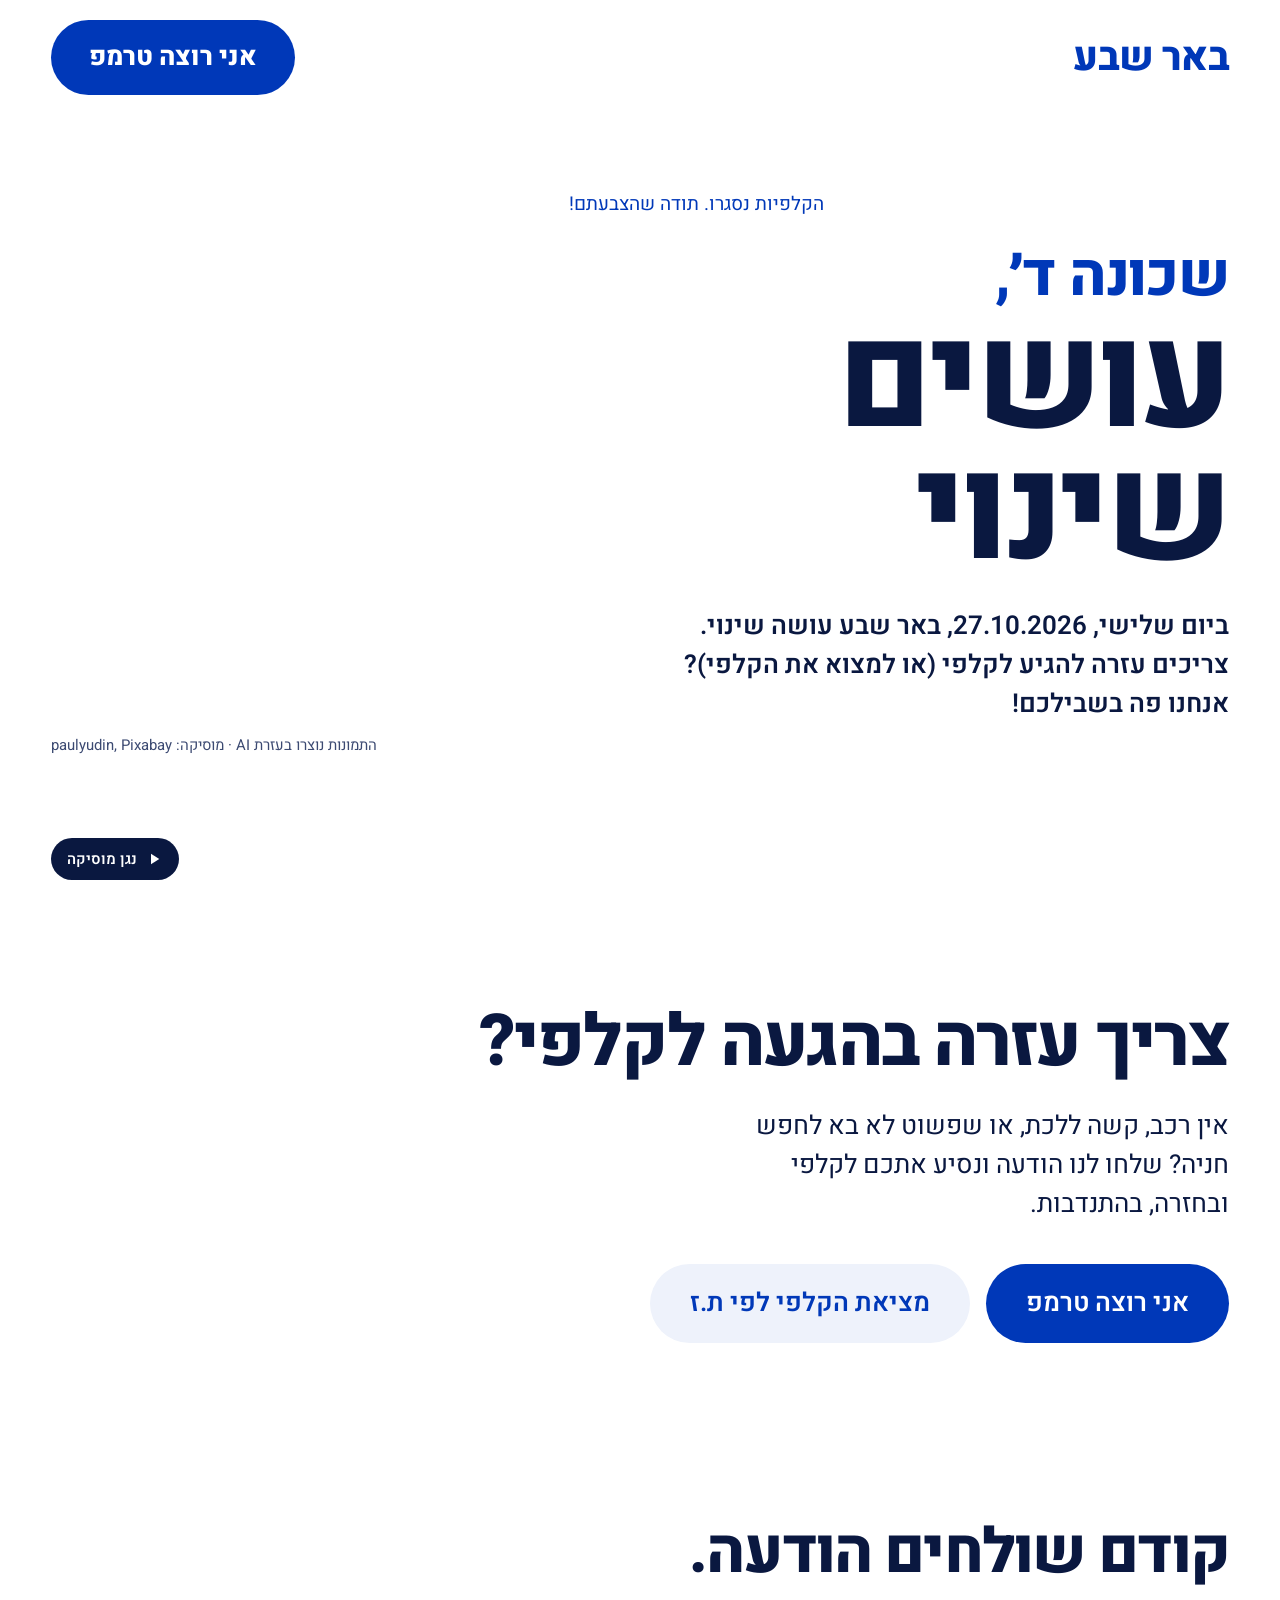
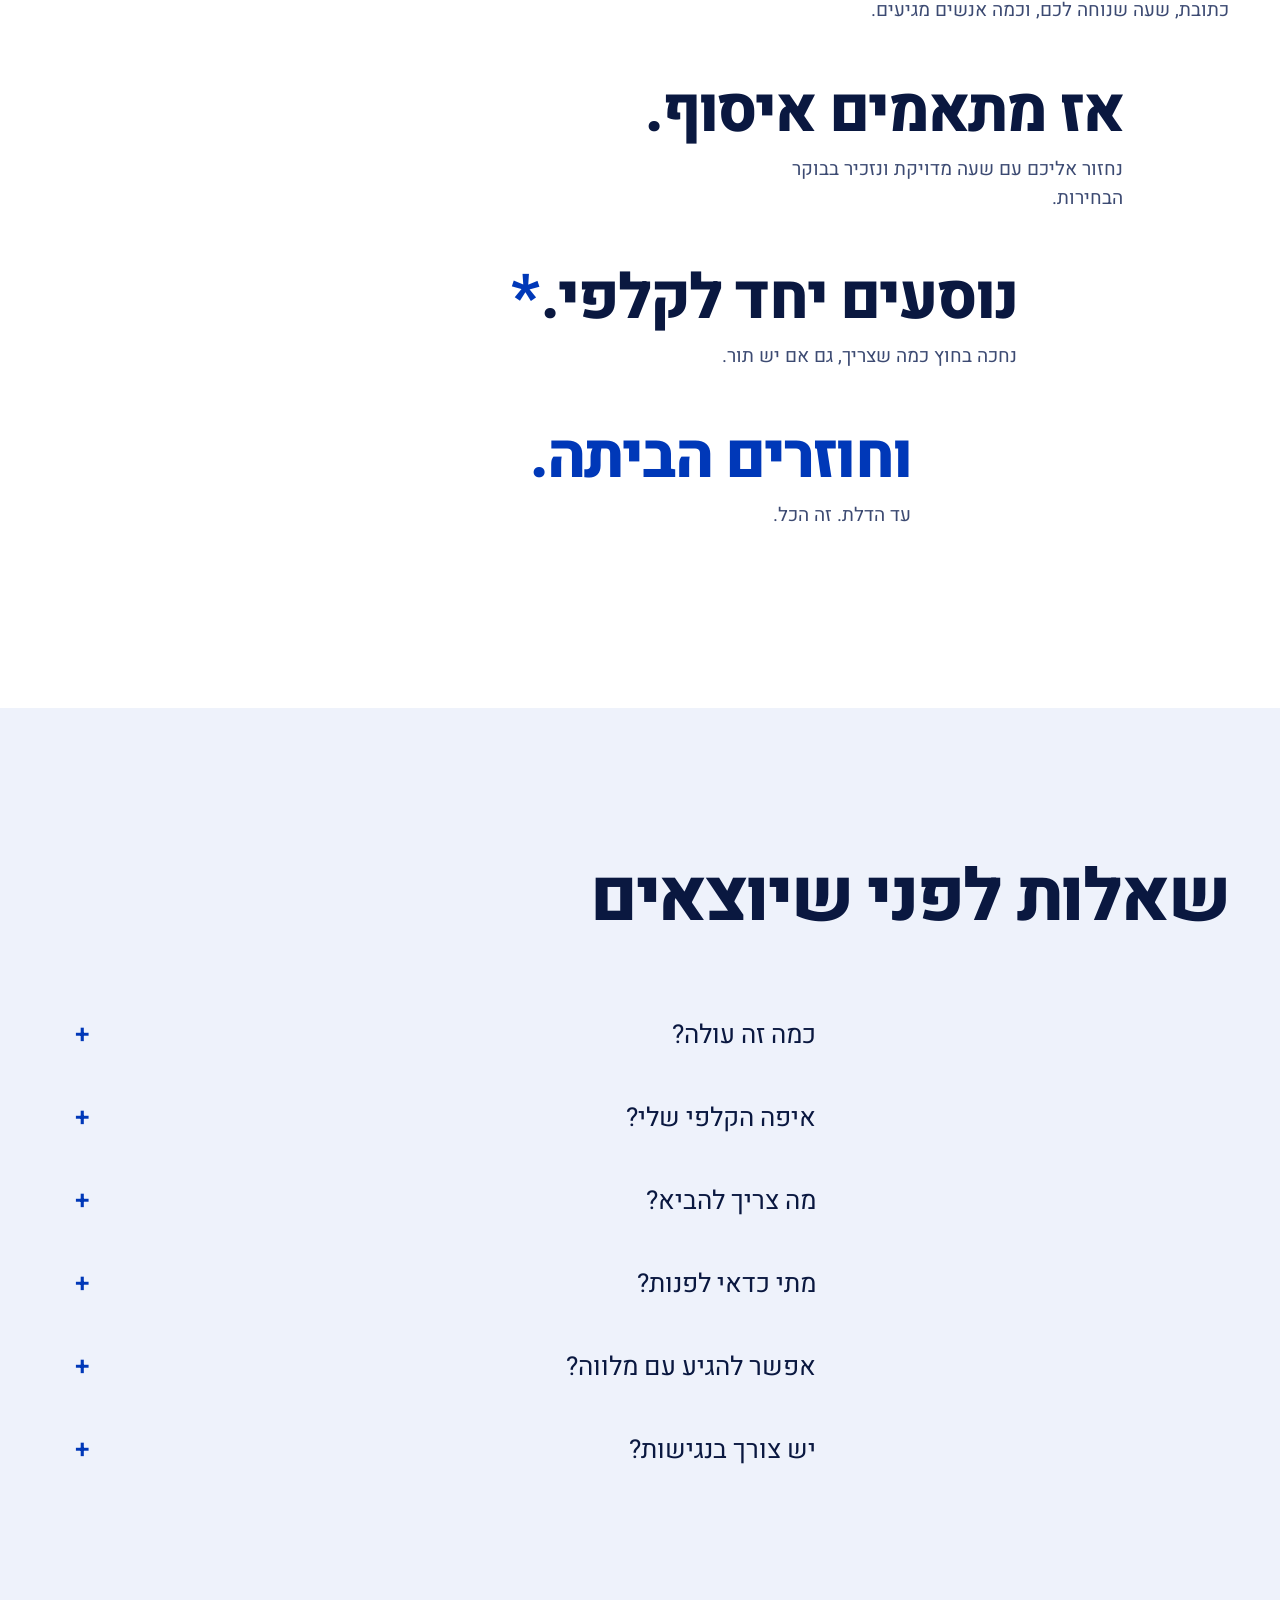
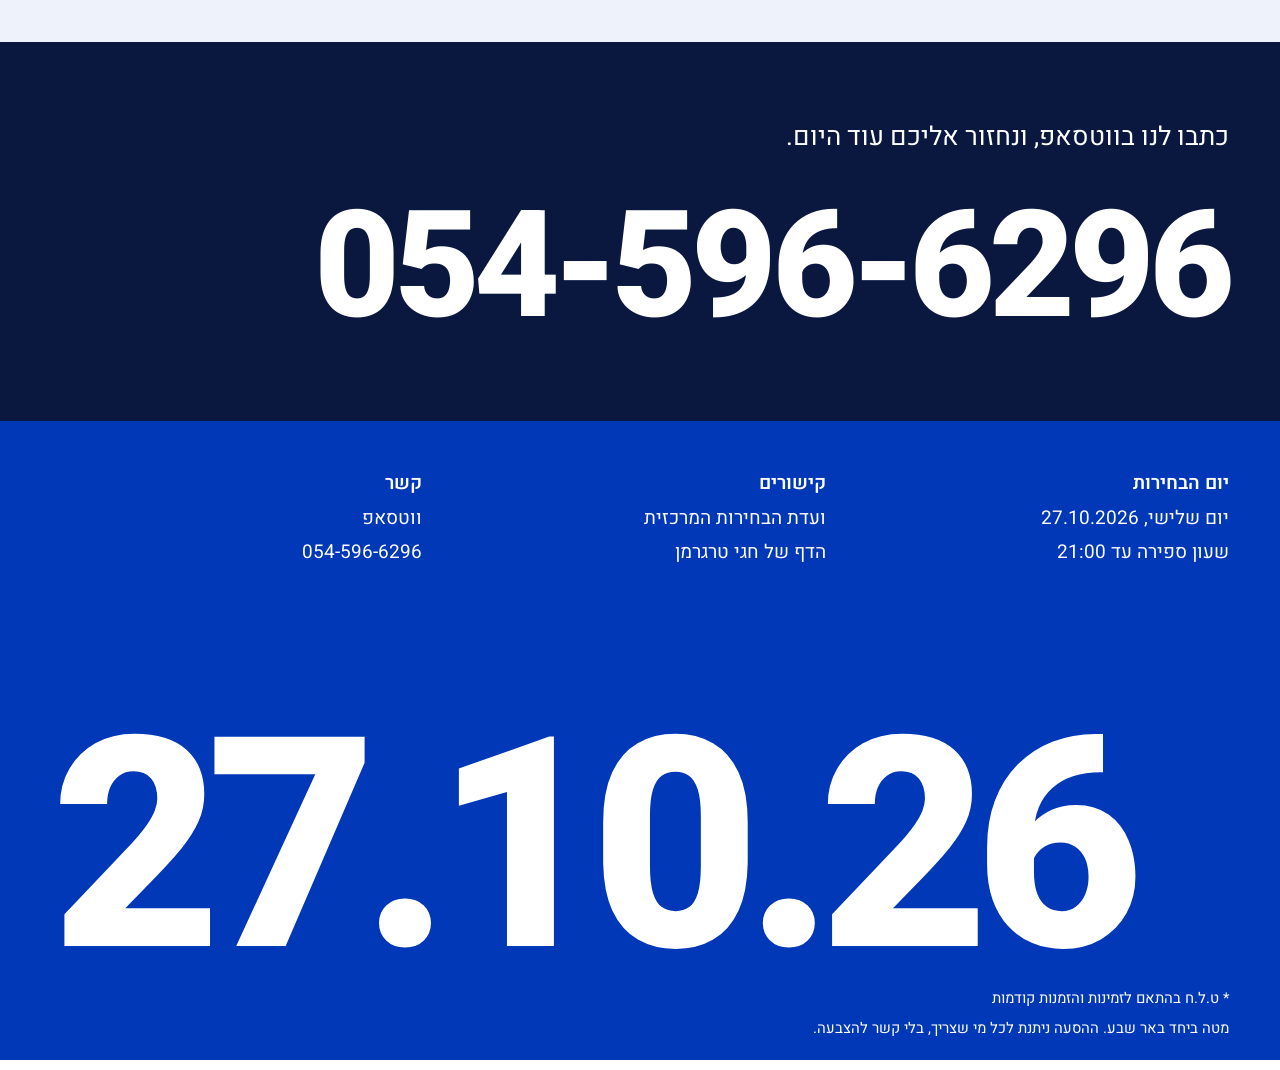
==== beersheva/index.html @ 104bc894 "Add Haifa, Beersheba and Jerusalem ride pages (from the Tel Aviv page) Each has its own neighbourhoo" ====
<!doctype html>
<html lang="he" dir="rtl">
<head>
<meta charset="utf-8">
<meta name="viewport" content="width=device-width, initial-scale=1">
<title>הסעה לקלפי · באר שבע · 27.10.2026</title>
<meta name="description" content="באר שבע: צריכים עזרה להגיע לקלפי ביום הבחירות, 27.10.2026? שלחו הודעה בווטסאפ ונתאם הסעה בהתנדבות.">
<meta name="theme-color" content="#0038b8">
<meta property="og:type" content="website">
<meta property="og:locale" content="he_IL">
<meta property="og:title" content="באר שבע: צריכים עזרה להגיע לקלפי ב־27.10?">
<meta property="og:description" content="הסעה לקלפי ביום הבחירות, בהתנדבות. שלחו הודעה בווטסאפ.">
<meta property="og:url" content="https://election-ride-2026.onrender.com/beersheva/">
<meta property="og:image" content="https://election-ride-2026.onrender.com/assets/og.jpg">
<meta property="og:image:width" content="1200">
<meta property="og:image:height" content="630">
<meta name="twitter:card" content="summary_large_image">
<link rel="canonical" href="https://election-ride-2026.onrender.com/beersheva/">
<link rel="icon" href="../assets/icon.png">
<link rel="apple-touch-icon" href="../assets/icon.png">
<link rel="preconnect" href="https://fonts.googleapis.com">
<link rel="preconnect" href="https://fonts.gstatic.com" crossorigin>
<link href="https://fonts.googleapis.com/css2?family=Heebo:wght@400;600;800&display=swap" rel="stylesheet">
<link rel="stylesheet" href="../styles.css">
</head>
<body data-wa-phone="972545966296" data-wa-message="היי מטה ביחד באר שבע, אשמח לעזרה בהגעה לקלפי ביום הבחירות (27.10).&#10;כתובת איסוף: &#10;שעה מועדפת: &#10;מספר נוסעים: " data-places="שכונה ד׳|שכונה ה׳|שכונה ו׳|שכונה ג׳|שכונה ב׳|שכונה א׳|שכונה ט׳|שכונת רמות|שכונת נווה זאב|שכונת נווה נוי|שכונת נאות לון|שכונת נחל עשן|שכונת נחל בקע|שכונת נווה מנחם|העיר העתיקה">

<header class="bar">
  <p class="wordmark">באר שבע</p>
  <a class="btn btn--blue btn--top js-wa" href="https://wa.me/972545966296" target="_blank" rel="noopener">אני רוצה טרמפ</a>
</header>

<main>
  <section class="hero" aria-labelledby="q1">
    <div class="hero__text">
      <div class="mini reveal" id="countdown" dir="ltr" role="timer" aria-label="הזמן שנותר עד 21:00 ביום הבחירות">
        <div><span data-u="d">--</span><small>ימים</small></div>
        <div><span data-u="h">--</span><small>שעות</small></div>
        <div><span data-u="m">--</span><small>דקות</small></div>
        <div><span data-u="s">--</span><small>שניות</small></div>
      </div>
      <p class="city reveal" id="city" aria-hidden="true">שכונה ד׳,</p>
      <h1 id="q1" class="display reveal">עושים שינוי</h1>
      <p class="lead reveal">ביום שלישי, 27.10.2026, באר שבע עושה שינוי.<br>צריכים עזרה להגיע לקלפי (או למצוא את הקלפי)?<br>אנחנו פה בשבילכם!</p>
    </div>
    <p class="hero__credit">התמונות נוצרו בעזרת AI · מוסיקה: paulyudin, Pixabay</p>
    <div class="hero__bg" aria-hidden="true">
      <picture class="slide is-on">
        <source media="(max-width: 1100px)" srcset="../assets/slide-1-m.webp">
        <img src="../assets/slide-1.webp" width="1600" height="686" alt="" decoding="async" fetchpriority="high">
      </picture>
      <picture class="slide">
        <source media="(max-width: 1100px)" srcset="../assets/slide-2-m.webp">
        <img src="../assets/slide-2.webp" width="1600" height="686" alt="" decoding="async" loading="lazy">
      </picture>
      <picture class="slide">
        <source media="(max-width: 1100px)" srcset="../assets/slide-3-m.webp">
        <img src="../assets/slide-3.webp" width="1600" height="686" alt="" decoding="async" loading="lazy">
      </picture>
      <picture class="slide">
        <source media="(max-width: 1100px)" srcset="../assets/slide-4-m.webp">
        <img src="../assets/slide-4.webp" width="1600" height="686" alt="" decoding="async" loading="lazy">
      </picture>
      <picture class="slide">
        <source media="(max-width: 1100px)" srcset="../assets/slide-5-m.webp">
        <img src="../assets/slide-5.webp" width="1600" height="686" alt="" decoding="async" loading="lazy">
      </picture>
      <picture class="slide">
        <source media="(max-width: 1100px)" srcset="../assets/slide-6-m.webp">
        <img src="../assets/slide-6.webp" width="1600" height="686" alt="" decoding="async" loading="lazy">
      </picture>
      <picture class="slide">
        <source media="(max-width: 1100px)" srcset="../assets/slide-7-m.webp">
        <img src="../assets/slide-7.webp" width="1600" height="686" alt="" decoding="async" loading="lazy">
      </picture>
    </div>
  </section>


  <section class="ask" aria-labelledby="q2">
    <h2 id="q2" class="head reveal">צריך עזרה בהגעה לקלפי?</h2>
    <p class="ask__text reveal">אין רכב, קשה ללכת, או שפשוט לא בא לחפש חניה? שלחו לנו הודעה ונסיע אתכם לקלפי ובחזרה, בהתנדבות.</p>
    <div class="ask__actions reveal">
      <a class="btn btn--blue btn--big js-wa" href="https://wa.me/972545966296" target="_blank" rel="noopener">אני רוצה טרמפ</a>
      <a class="btn btn--soft btn--big" href="https://www.gov.il/apps/moin/bocharim/" target="_blank" rel="noopener">מציאת הקלפי לפי ת.ז</a>
    </div>
  </section>

  <section class="steps" aria-label="איך זה עובד">
    <div class="step reveal"><p class="step__line">קודם שולחים הודעה.</p><p class="step__note">כתובת, שעה שנוחה לכם, וכמה אנשים מגיעים.</p></div>
    <div class="step reveal"><p class="step__line">אז מתאמים איסוף.</p><p class="step__note">נחזור אליכם עם שעה מדויקת ונזכיר בבוקר הבחירות.</p></div>
    <div class="step reveal"><p class="step__line">נוסעים יחד לקלפי.<a class="star" href="#terms" aria-label="ראו הערה בתחתית העמוד">*</a></p><p class="step__note">נחכה בחוץ כמה שצריך, גם אם יש תור.</p></div>
    <div class="step reveal"><p class="step__line step__line--last">וחוזרים הביתה.</p><p class="step__note">עד הדלת. זה הכל.</p></div>
  </section>

  <section class="faq" aria-labelledby="faq-title">
    <h2 id="faq-title" class="head reveal">שאלות לפני שיוצאים</h2>
    <div class="faq__list">
      <details class="reveal"><summary>כמה זה עולה?</summary><p>כלום. ההסעה בהתנדבות מלאה, בלי תשלום ובלי התחייבות.</p></details>
      <details class="reveal"><summary>איפה הקלפי שלי?</summary><p>אפשר לבדוק לפי מספר תעודת זהות <a href="https://www.gov.il/apps/moin/bocharim/" target="_blank" rel="noopener">באתר הממשלתי לאיתור קלפי</a>. אם קשה לכם, שלחו לנו הודעה ונבדוק יחד.<br>מידע נוסף ניתן לקבל במוקד הטלפוני שמספרו <a href="tel:1800101975" dir="ltr">1-800-101975</a> | <a href="tel:0732458358" dir="ltr">073-2458358</a></p></details>
      <details class="reveal"><summary>מה צריך להביא?</summary><p>תעודה מזהה עם תמונה: תעודת זהות, דרכון או רישיון נהיגה. בלי תעודה אי אפשר להצביע.</p></details>
      <details class="reveal"><summary>מתי כדאי לפנות?</summary><p>כמה שיותר מוקדם, רצוי עד ערב יום שני, 26.10. ביום עצמו אנסה לעזור לכל מי שפונה, כל עוד יש זמן.</p></details>
      <details class="reveal"><summary>אפשר להגיע עם מלווה?</summary><p>כן. כתבו בהודעה כמה אתם, ונתאם מקום ברכב לכולם.</p></details>
      <details class="reveal"><summary>יש צורך בנגישות?</summary><p>כתבו לנו מראש מה אתם צריכים, למשל כיסא גלגלים או הליכון, ונבדוק יחד איך עושים את זה נכון.</p></details>
    </div>
  </section>

  <section class="contact" aria-label="יצירת קשר">
    <p class="contact__line reveal">כתבו לנו בווטסאפ, ונחזור אליכם עוד היום.</p>
    <a class="contact__number js-wa reveal" href="https://wa.me/972545966296" target="_blank" rel="noopener" dir="ltr">054-596-6296</a>
  </section>
</main>

<footer class="foot">
  <div class="foot__cols">
    <ul><li>יום הבחירות</li><li>יום שלישי, 27.10.2026</li><li>שעון ספירה עד 21:00</li></ul>
    <ul><li>קישורים</li><li><a href="https://www.bechirot.gov.il/" target="_blank" rel="noopener">ועדת הבחירות המרכזית</a></li><li><a href="https://hagaitregerman.onrender.com/" target="_blank" rel="noopener">הדף של חגי טרגרמן</a></li></ul>
    <ul><li>קשר</li><li><a class="js-wa" href="https://wa.me/972545966296" target="_blank" rel="noopener">ווטסאפ</a></li><li dir="ltr">054-596-6296</li></ul>
  </div>
  <p class="foot__mark" dir="ltr" aria-hidden="true">27.10.26</p>
  <p class="foot__legal" id="terms">* ט.ל.ח בהתאם לזמינות והזמנות קודמות</p>
  <p class="foot__legal">מטה ביחד באר שבע. ההסעה ניתנת לכל מי שצריך, בלי קשר להצבעה.</p>
</footer>

<button class="music" id="music" type="button" data-src="../assets/hope.mp3" aria-pressed="false">
  <svg class="music__icon" viewBox="0 0 24 24" aria-hidden="true"><path class="music__play" d="M8 5v14l11-7z"/><path class="music__pause" d="M7 5h4v14H7zM13 5h4v14h-4z"/></svg>
  <span class="music__label">נגן מוסיקה</span>
</button>

<script src="../main.js" defer></script>
</body>
</html>
---- styles.css ----
:root {
  --bg: #ffffff;
  --surface: #eef2fb;
  --ink: #0a1840;
  --muted: #3c4a72;
  --blue: #0038b8;
  --blue-ink: #ffffff;
  --navy: #0a1840;

  --margin: clamp(16px, 4vw, 56px);
  --step-small: clamp(0.875rem, 0.85rem + 0.1vw, 0.9375rem);
  --step-body: clamp(1.0625rem, 1rem + 0.25vw, 1.1875rem);
  --step-lead: clamp(1.25rem, 1.1rem + 0.7vw, 1.625rem);
  --step-head: clamp(2.25rem, 1.3rem + 4vw, 5rem);
  --step-display: clamp(3.5rem, 1rem + 10vw, 10rem);

  --ease-out: cubic-bezier(0.22, 1, 0.36, 1);
}

*, *::before, *::after { box-sizing: border-box; }
html { -webkit-text-size-adjust: 100%; }
body {
  margin: 0;
  background: var(--bg);
  color: var(--ink);
  font-family: "Heebo", system-ui, sans-serif;
  font-size: var(--step-body);
  line-height: 1.5;
  overflow-x: hidden;
}
img { display: block; max-width: 100%; height: auto; }
a { color: inherit; }
:focus-visible { outline: 3px solid var(--blue); outline-offset: 3px; }
::selection { background: var(--blue); color: var(--blue-ink); }

/* Top bar: photo on the right (start), action on the left */
.bar {
  position: absolute; inset: 0 0 auto 0; z-index: 2;
  display: flex; justify-content: space-between; align-items: center;
  padding: 20px var(--margin);
}
.me { display: block; width: clamp(84px, 8vw, 124px); border-radius: 50%; transition: transform .25s var(--ease-out); }
.me img { width: 100%; border-radius: 50%; }
/* Text in place of the photo (the Tel Aviv page) */
.wordmark { margin: 0; color: var(--blue); font-weight: 800; font-size: clamp(1.75rem, 1.2rem + 1.6vw, 2.75rem); line-height: 1; letter-spacing: -0.02em; }
.me:hover { transform: scale(1.05) rotate(-2deg); }
.me:active { transform: scale(0.97); }

.btn {
  display: inline-block; text-decoration: none; font-weight: 600;
  padding: 14px 26px; border-radius: 999px; font-size: var(--step-body);
  transition: transform .2s var(--ease-out), background-color .2s;
}
.btn--blue { background: var(--blue); color: var(--blue-ink); }
.btn--blue:hover { background: var(--navy); transform: translateY(-2px); }
.btn--blue:active { transform: translateY(0) scale(0.97); }
/* The top contact button: larger than the rest */
.btn--top { font-size: var(--step-lead); font-weight: 800; padding: 18px 38px; }
.btn--big { font-size: var(--step-lead); padding: 20px 40px; }
.btn--soft { background: var(--surface); color: var(--blue); }
.btn--soft:hover { background: #dfe6f8; transform: translateY(-2px); }
.btn--soft:active { transform: translateY(0) scale(0.97); }
.ask__actions { display: flex; flex-wrap: wrap; gap: 16px; }

/* Hero: the photo sits faded in the background, the words run over it */
.hero {
  position: relative; overflow: hidden;
  min-height: 92svh;
  display: flex; align-items: center;
  padding: 150px var(--margin) 64px;
}
.hero__bg { position: absolute; inset: 0; z-index: 0; pointer-events: none; }
/* Slideshow: every picture is stacked in place; the one marked is-on fades in */
.hero__bg img {
  position: absolute; inset: 0;
  width: 100%; height: 100%; object-fit: cover; object-position: left center;
  opacity: 0; transition: opacity 2.5s ease-in-out;
  animation: drift 18s ease-in-out infinite alternate; transform-origin: 20% 100%;
}
.hero__bg .is-on img { opacity: 0.3; }
@keyframes drift { from { transform: scale(1); } to { transform: scale(1.05); } }
.hero__text { position: relative; z-index: 1; width: min(56%, 820px); }
/* Rotating city above the headline; its letters leave and arrive one after another */
.city {
  margin: 0 0 6px; color: var(--blue); font-weight: 800;
  font-size: clamp(2rem, 1rem + 3.4vw, 4.25rem); line-height: 1.05; letter-spacing: -0.02em;
  white-space: nowrap;
}
.city span { display: inline-block; transition: opacity .45s var(--ease-out), transform .45s var(--ease-out); }
.city span.out { opacity: 0; transform: translateY(-0.4em); }
.city span.pre { opacity: 0; transform: translateY(0.4em); transition: none; }
.hero__credit {
  position: absolute; z-index: 1; left: var(--margin); bottom: 16px; margin: 0;
  font-size: var(--step-small); color: var(--muted);
}
.display {
  margin: 0; font-weight: 800; font-size: var(--step-display);
  line-height: 0.92; letter-spacing: -0.03em; text-wrap: balance;
}
.lead { margin: 28px 0 0; font-size: var(--step-lead); font-weight: 600; max-width: 40ch; }

/* Small countdown above the headline; days on the far left */
.mini { display: flex; flex-wrap: wrap; gap: clamp(16px, 2vw, 28px); justify-content: flex-end; margin-bottom: 28px; color: var(--blue); text-align: center; }
.mini span { display: block; font-weight: 800; font-size: clamp(1.75rem, 1.2rem + 1.6vw, 2.75rem); line-height: 1; font-variant-numeric: tabular-nums; }
.mini small { display: block; margin-top: 4px; font-size: var(--step-small); font-weight: 600; color: var(--ink); }

/* Second question */
.ask { padding: clamp(96px, 14vw, 200px) var(--margin); max-width: 1100px; }
.head {
  margin: 0; font-weight: 800; font-size: var(--step-head);
  line-height: 1; letter-spacing: -0.03em; text-wrap: balance;
}
.ask__text { margin: 28px 0 40px; font-size: var(--step-lead); max-width: 34ch; }

/* How it works: a staircase, right to left */
.steps { padding: 0 var(--margin) clamp(96px, 14vw, 200px); display: grid; row-gap: 56px; }
.step:nth-child(2) { margin-inline-start: 9%; }
.step:nth-child(3) { margin-inline-start: 18%; }
.step:nth-child(4) { margin-inline-start: 27%; }
.step__line { margin: 0; font-weight: 800; font-size: clamp(2rem, 1rem + 3.6vw, 4.5rem); line-height: 1; letter-spacing: -0.03em; white-space: nowrap; }
.step__line--last { color: var(--blue); }
.star { color: var(--blue); text-decoration: none; margin-inline-start: 2px; }
.step__note { margin: 12px 0 0; max-width: 34ch; color: var(--muted); }

/* FAQ */
.faq { background: var(--surface); padding: clamp(96px, 12vw, 180px) var(--margin); }
.faq__list { margin-top: 64px; margin-inline-start: 33%; display: grid; gap: 8px; }
details { padding: 18px 24px; transition: background-color .2s; }
details[open] { background: var(--bg); }
summary {
  cursor: pointer; list-style: none; font-size: var(--step-lead);
  display: flex; justify-content: space-between; gap: 16px;
}
summary::-webkit-details-marker { display: none; }
summary::after { content: "+"; font-weight: 600; color: var(--blue); transition: transform .25s var(--ease-out); }
details[open] summary::after { transform: rotate(45deg); }
summary:hover { color: var(--blue); }
details p { margin: 14px 0 4px; max-width: 48ch; }

/* Invitation to the balcony-sign page, between the FAQ and the contact band */
.sign { padding: clamp(96px, 12vw, 180px) var(--margin); max-width: 1100px; }

/* Contact: the number as display type */
.contact {
  background: var(--navy); color: var(--blue-ink);
  display: flex; flex-direction: column; gap: clamp(20px, 3vw, 40px);
  padding: clamp(48px, 6vw, 80px) var(--margin);
}
.contact__line { margin: 0; font-size: var(--step-lead); max-width: 40ch; }
.contact__number {
  font-weight: 800; font-size: clamp(3rem, 0.5rem + 11vw, 12rem); line-height: 1;
  letter-spacing: -0.04em; text-decoration: none; text-align: right;
  transition: color .2s;
}
.contact__number:hover { color: #9db8ff; }

/* Footer */
.foot { background: var(--blue); color: var(--blue-ink); padding: 48px var(--margin) 20px; }
.foot__cols { display: grid; grid-template-columns: repeat(3, minmax(0, 1fr)); gap: 32px; }
.foot__cols ul { list-style: none; margin: 0; padding: 0; display: grid; gap: 6px; align-content: start; }
.foot__cols li[dir="ltr"] { text-align: right; }
.foot__cols li:first-child { font-weight: 600; }
.foot__cols a { text-decoration: none; }
.foot__cols a:hover { text-decoration: underline; }
.foot__mark {
  margin: 18vh 0 0; font-weight: 800; font-size: 23vw; line-height: 0.85;
  letter-spacing: -0.05em; text-align: left;
}
.foot__legal { margin: 8px 0 0; font-size: var(--step-small); }

/* Music toggle (Tel Aviv page): off until the visitor presses it */
.music {
  position: fixed; z-index: 5; left: var(--margin); bottom: 20px;
  display: inline-flex; align-items: center; gap: 8px;
  font: inherit; font-weight: 600; font-size: var(--step-small);
  padding: 10px 16px; border: 0; border-radius: 999px; cursor: pointer;
  background: var(--navy); color: var(--blue-ink);
  transition: transform .2s var(--ease-out), background-color .2s;
}
.music:hover { background: var(--blue); }
.music:active { transform: scale(0.95); }
.music__icon { width: 18px; height: 18px; fill: currentColor; }
.music__pause, .music[aria-pressed="true"] .music__play { display: none; }
.music[aria-pressed="true"] .music__pause { display: inline; }
body:has(.music) .hero__credit { bottom: 72px; }

/* Entrances (only when script runs) */
.js .reveal { opacity: 0; transform: translateY(24px); transition: opacity .7s var(--ease-out), transform .7s var(--ease-out); }
.js .reveal.in { opacity: 1; transform: none; }

/* Narrow screens: the photo fills the lower part of the screen behind the words */
@media (max-width: 1100px) {
  .hero { min-height: 88svh; align-items: flex-start; padding-top: 136px; }
  .hero__text { width: auto; }
  .hero__bg { top: auto; height: 80%; }
  .hero__bg img { object-fit: contain; object-position: center bottom; }
}

@media (max-width: 760px) {
  .wordmark { font-size: 1.5rem; }
  .btn--top { font-size: var(--step-body); padding: 14px 24px; }
  .steps { row-gap: 40px; }
  .step:nth-child(2) { margin-inline-start: 6vw; }
  .step:nth-child(3) { margin-inline-start: 12vw; }
  .step:nth-child(4) { margin-inline-start: 18vw; }
  .step__line { font-size: 8.4vw; white-space: normal; }
  .faq__list { margin-inline-start: 0; }
  details { padding: 16px 12px; }
  .foot__cols { grid-template-columns: 1fr 1fr; }
  .btn--big { display: block; text-align: center; flex: 1 1 100%; }
}

@media (prefers-reduced-motion: reduce) {
  .hero__bg img { animation: none; transition: none; }
  .js .reveal { transform: none; transition: opacity .3s; }
  .me:hover, .btn--blue:hover { transform: none; }
}
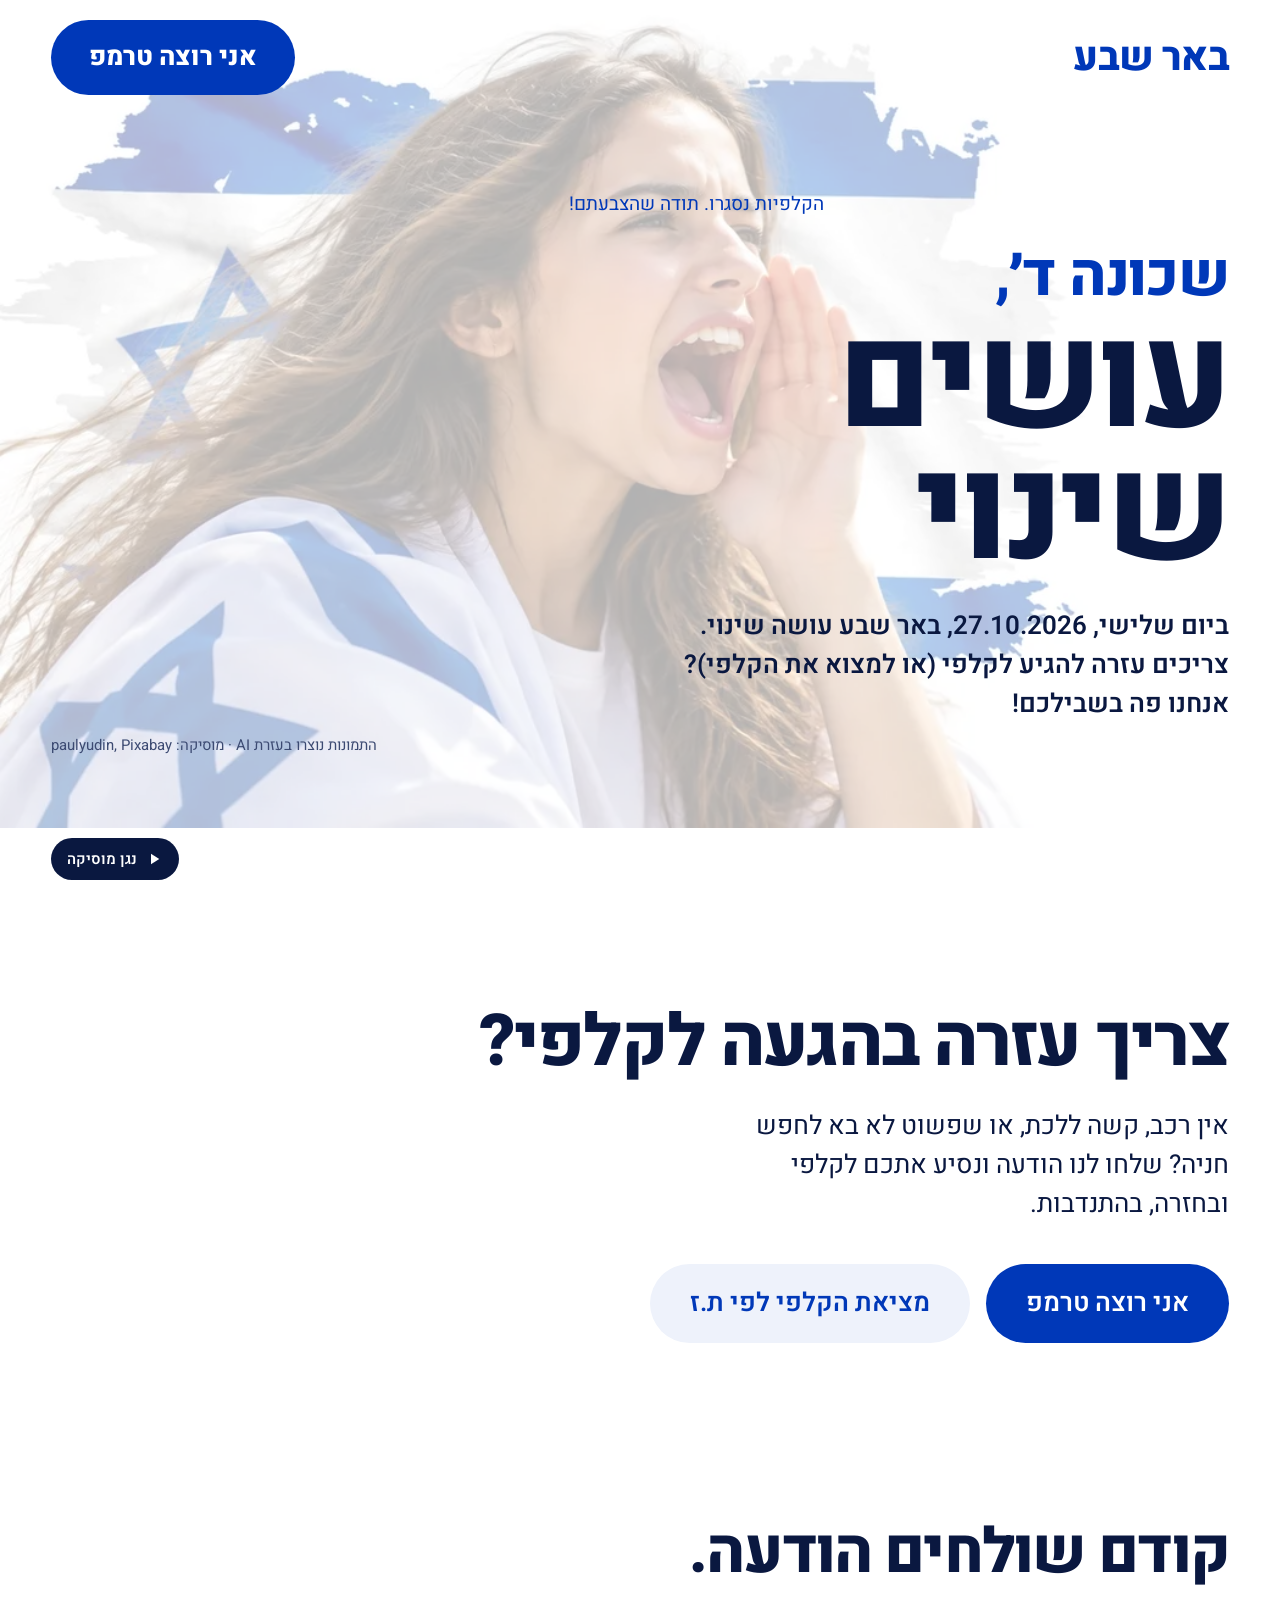
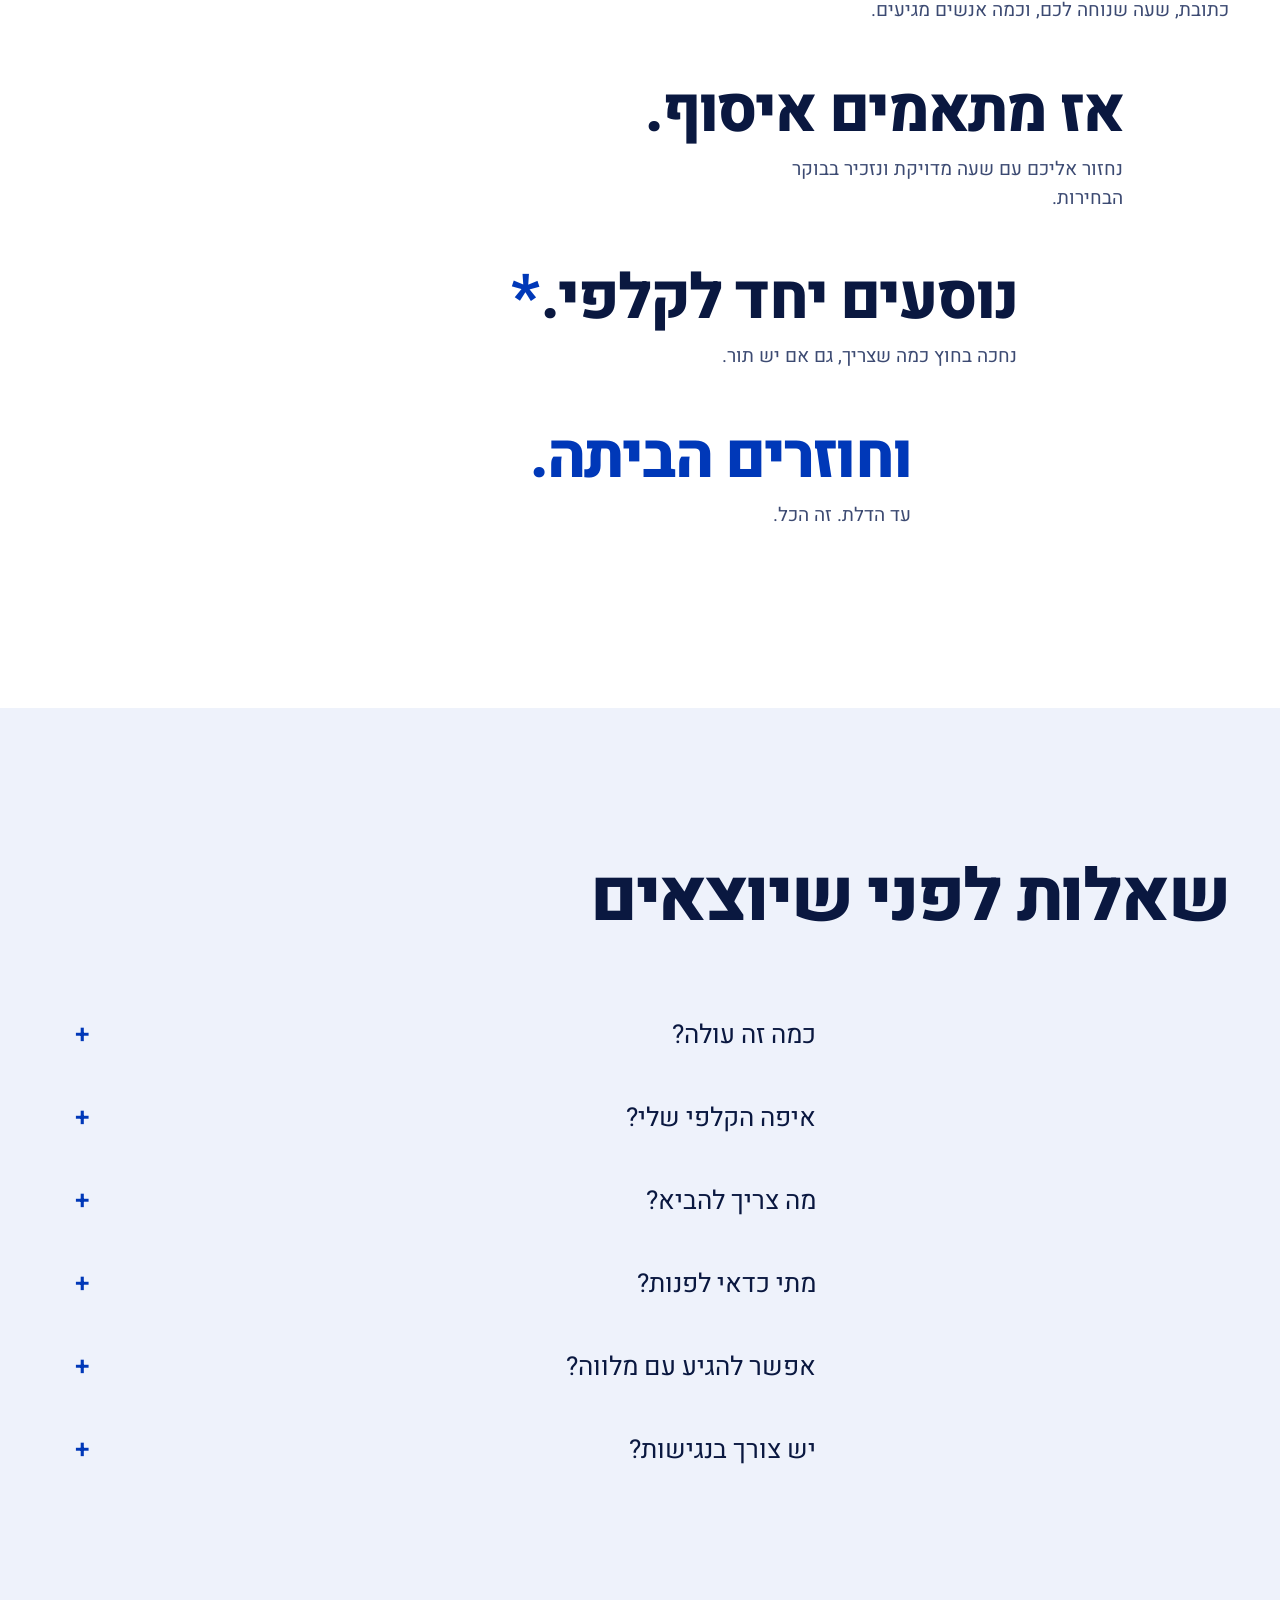
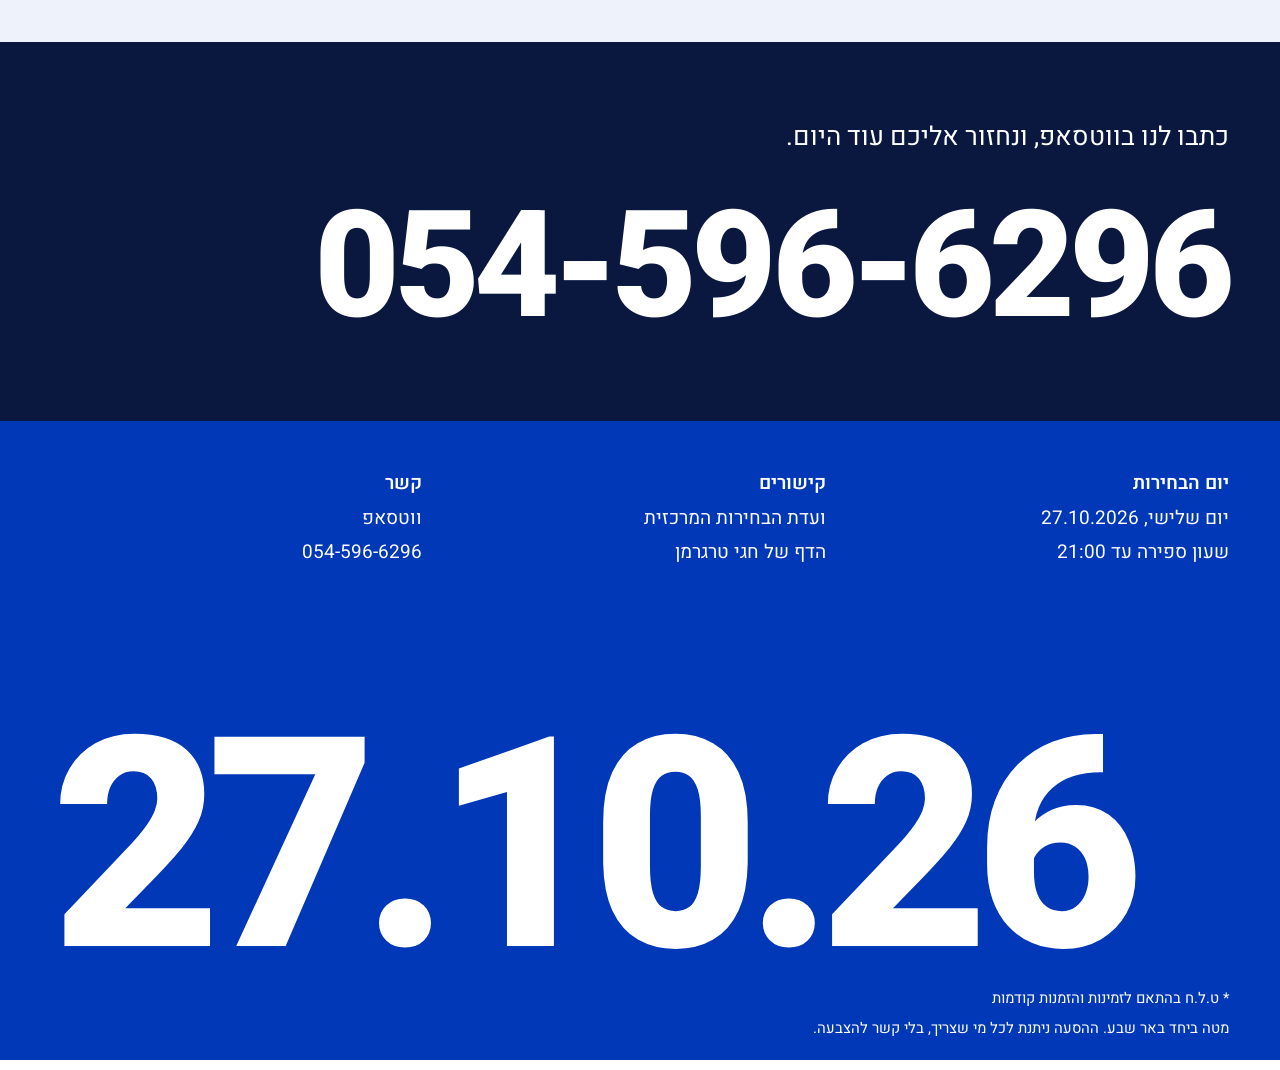
==== commit 8873a89d: "City pages: wordmark links to each city's WhatsApp group Co-Authored-By: Claude Opus 5.5 <noreply@an" ====
--- a/beersheva/index.html
+++ b/beersheva/index.html
@@ -26,7 +26,7 @@
 <body data-wa-phone="972545966296" data-wa-message="היי מטה ביחד באר שבע, אשמח לעזרה בהגעה לקלפי ביום הבחירות (27.10).&#10;כתובת איסוף: &#10;שעה מועדפת: &#10;מספר נוסעים: " data-places="שכונה ד׳|שכונה ה׳|שכונה ו׳|שכונה ג׳|שכונה ב׳|שכונה א׳|שכונה ט׳|שכונת רמות|שכונת נווה זאב|שכונת נווה נוי|שכונת נאות לון|שכונת נחל עשן|שכונת נחל בקע|שכונת נווה מנחם|העיר העתיקה">
 
 <header class="bar">
-  <p class="wordmark">באר שבע</p>
+  <a class="wordmark" href="https://chat.whatsapp.com/JCcnwS2Ni6NGjF10ipchn7" target="_blank" rel="noopener" aria-label="קבוצת הווטסאפ של באר שבע (נפתח בלשונית חדשה)">באר שבע</a>
   <a class="btn btn--blue btn--top js-wa" href="https://wa.me/972545966296" target="_blank" rel="noopener">אני רוצה טרמפ</a>
 </header>
 
--- a/styles.css
+++ b/styles.css
@@ -42,7 +42,8 @@
 .me { display: block; width: clamp(84px, 8vw, 124px); border-radius: 50%; transition: transform .25s var(--ease-out); }
 .me img { width: 100%; border-radius: 50%; }
 /* Text in place of the photo (the Tel Aviv page) */
-.wordmark { margin: 0; color: var(--blue); font-weight: 800; font-size: clamp(1.75rem, 1.2rem + 1.6vw, 2.75rem); line-height: 1; letter-spacing: -0.02em; }
+.wordmark { margin: 0; text-decoration: none; text-underline-offset: 6px; color: var(--blue); font-weight: 800; font-size: clamp(1.75rem, 1.2rem + 1.6vw, 2.75rem); line-height: 1; letter-spacing: -0.02em; }
+a.wordmark:hover { text-decoration: underline; }
 .me:hover { transform: scale(1.05) rotate(-2deg); }
 .me:active { transform: scale(0.97); }
 
